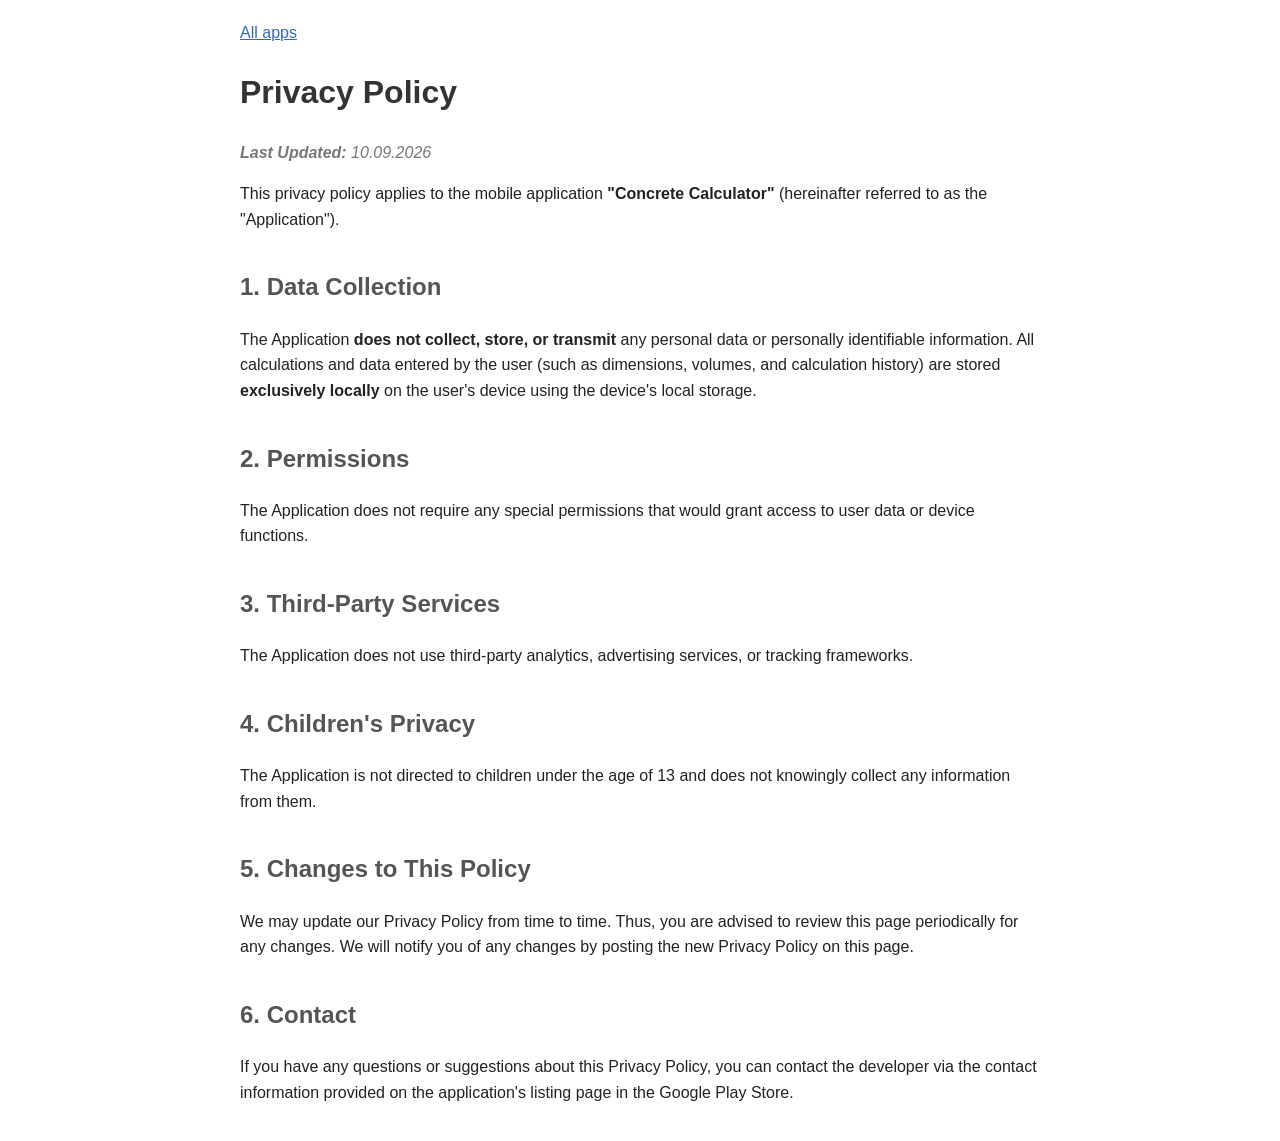
==== concrete-calculator/index.html @ 0c42478d "Add per-app privacy policy pages for store listings." ====
<!DOCTYPE html>
<html lang="en">
<head>
  <meta charset="UTF-8">
  <meta name="viewport" content="width=device-width, initial-scale=1.0">
  <title>Privacy Policy - Concrete Calculator</title>
  <link rel="stylesheet" href="../styles.css">
</head>
<body>
  <nav><a href="../">All apps</a></nav>
  <h1>Privacy Policy</h1>
  <p class="last-updated"><strong>Last Updated:</strong> 10.09.2026</p>
  <p>This privacy policy applies to the mobile application <strong>"Concrete Calculator"</strong> (hereinafter referred to as the "Application").</p>

  <h2>1. Data Collection</h2>
  <p>The Application <strong>does not collect, store, or transmit</strong> any personal data or personally identifiable information. All calculations and data entered by the user (such as dimensions, volumes, and calculation history) are stored <strong>exclusively locally</strong> on the user's device using the device's local storage.</p>

  <h2>2. Permissions</h2>
  <p>The Application does not require any special permissions that would grant access to user data or device functions.</p>

  <h2>3. Third-Party Services</h2>
  <p>The Application does not use third-party analytics, advertising services, or tracking frameworks.</p>

  <h2>4. Children's Privacy</h2>
  <p>The Application is not directed to children under the age of 13 and does not knowingly collect any information from them.</p>

  <h2>5. Changes to This Policy</h2>
  <p>We may update our Privacy Policy from time to time. Thus, you are advised to review this page periodically for any changes. We will notify you of any changes by posting the new Privacy Policy on this page.</p>

  <h2>6. Contact</h2>
  <p>If you have any questions or suggestions about this Privacy Policy, you can contact the developer via the contact information provided on the application's listing page in the Google Play Store.</p>
</body>
</html>
---- styles.css ----
body {
  font-family: sans-serif;
  line-height: 1.6;
  padding: 20px;
  max-width: 800px;
  margin: auto;
  color: #222;
}

h1 {
  color: #333;
}

h2 {
  color: #555;
  margin-top: 1.5em;
}

p,
li {
  margin-bottom: 1em;
}

.last-updated {
  font-style: italic;
  color: #777;
}

.lang {
  margin-top: 2.5em;
  padding-top: 1.5em;
  border-top: 1px solid #ddd;
}

nav a {
  color: #3366cc;
}

.apps {
  padding-left: 1.2em;
}

.apps li {
  margin-bottom: 0.5em;
}
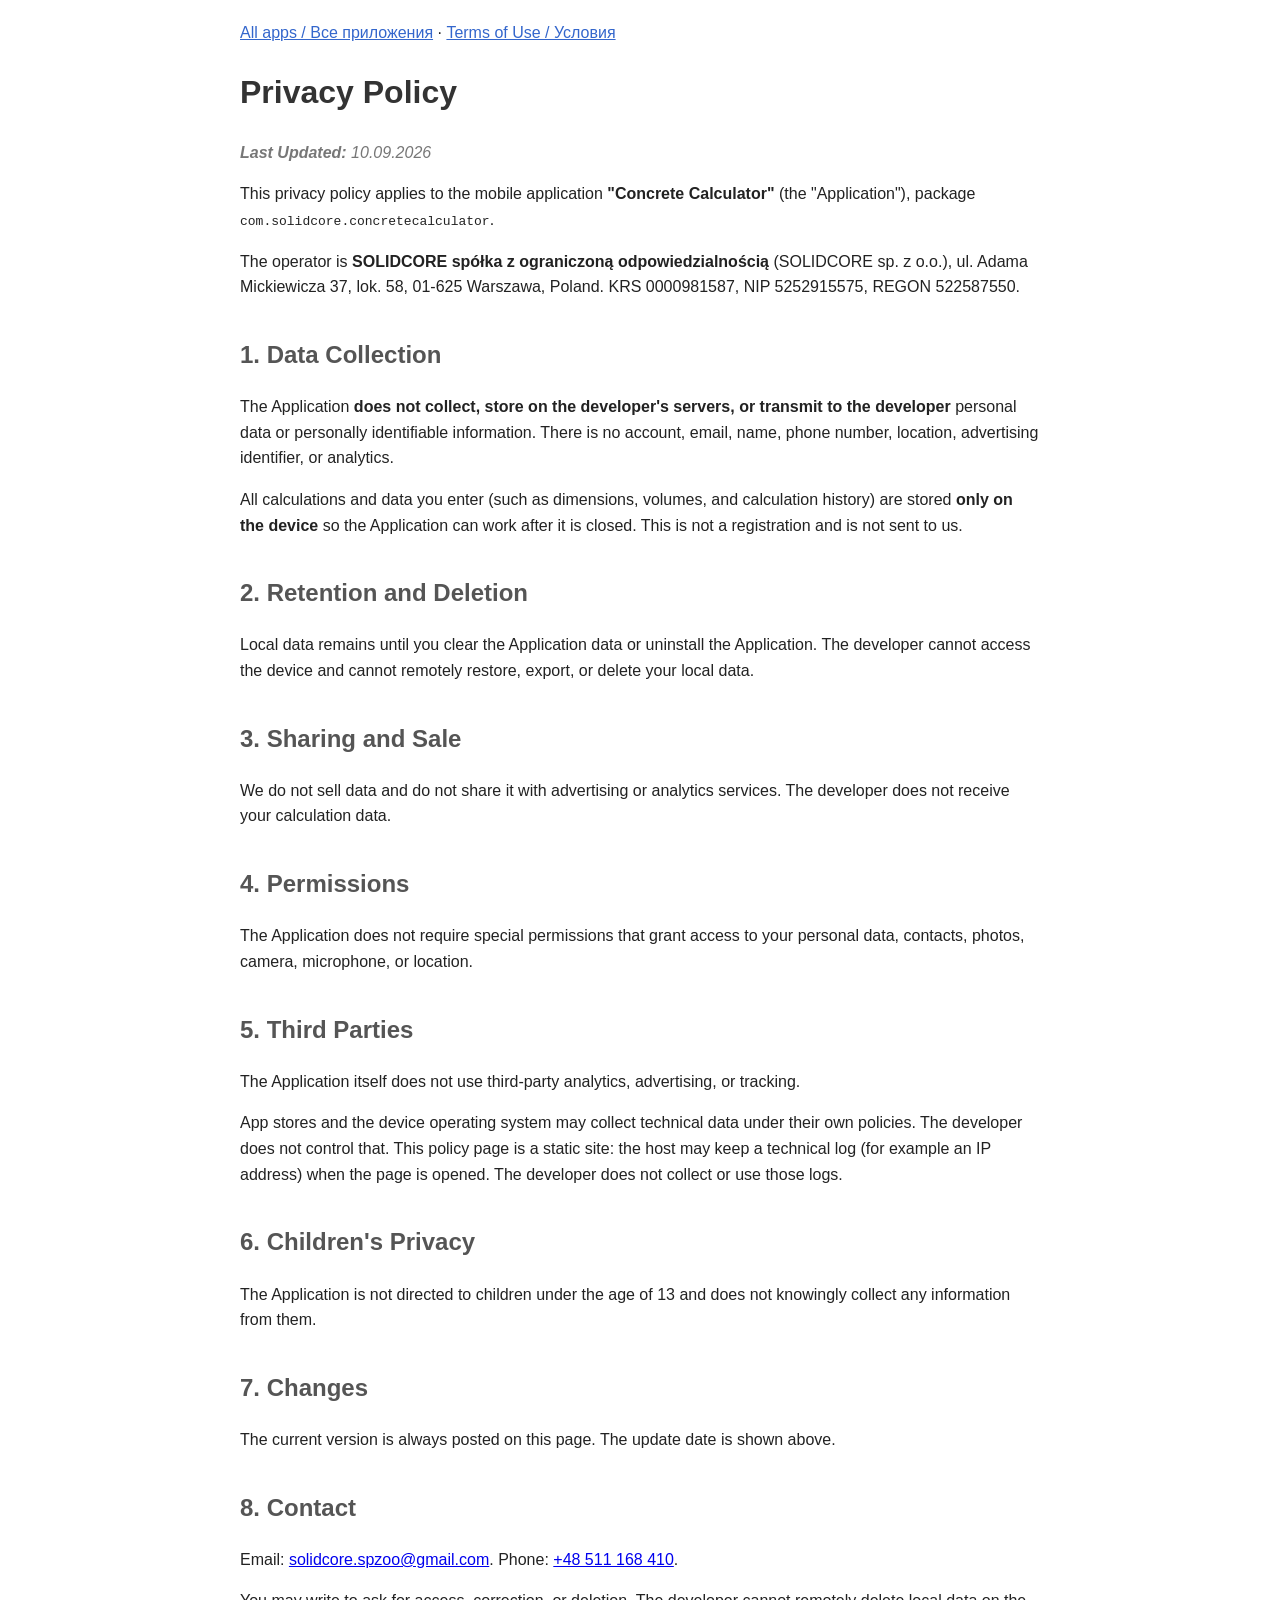
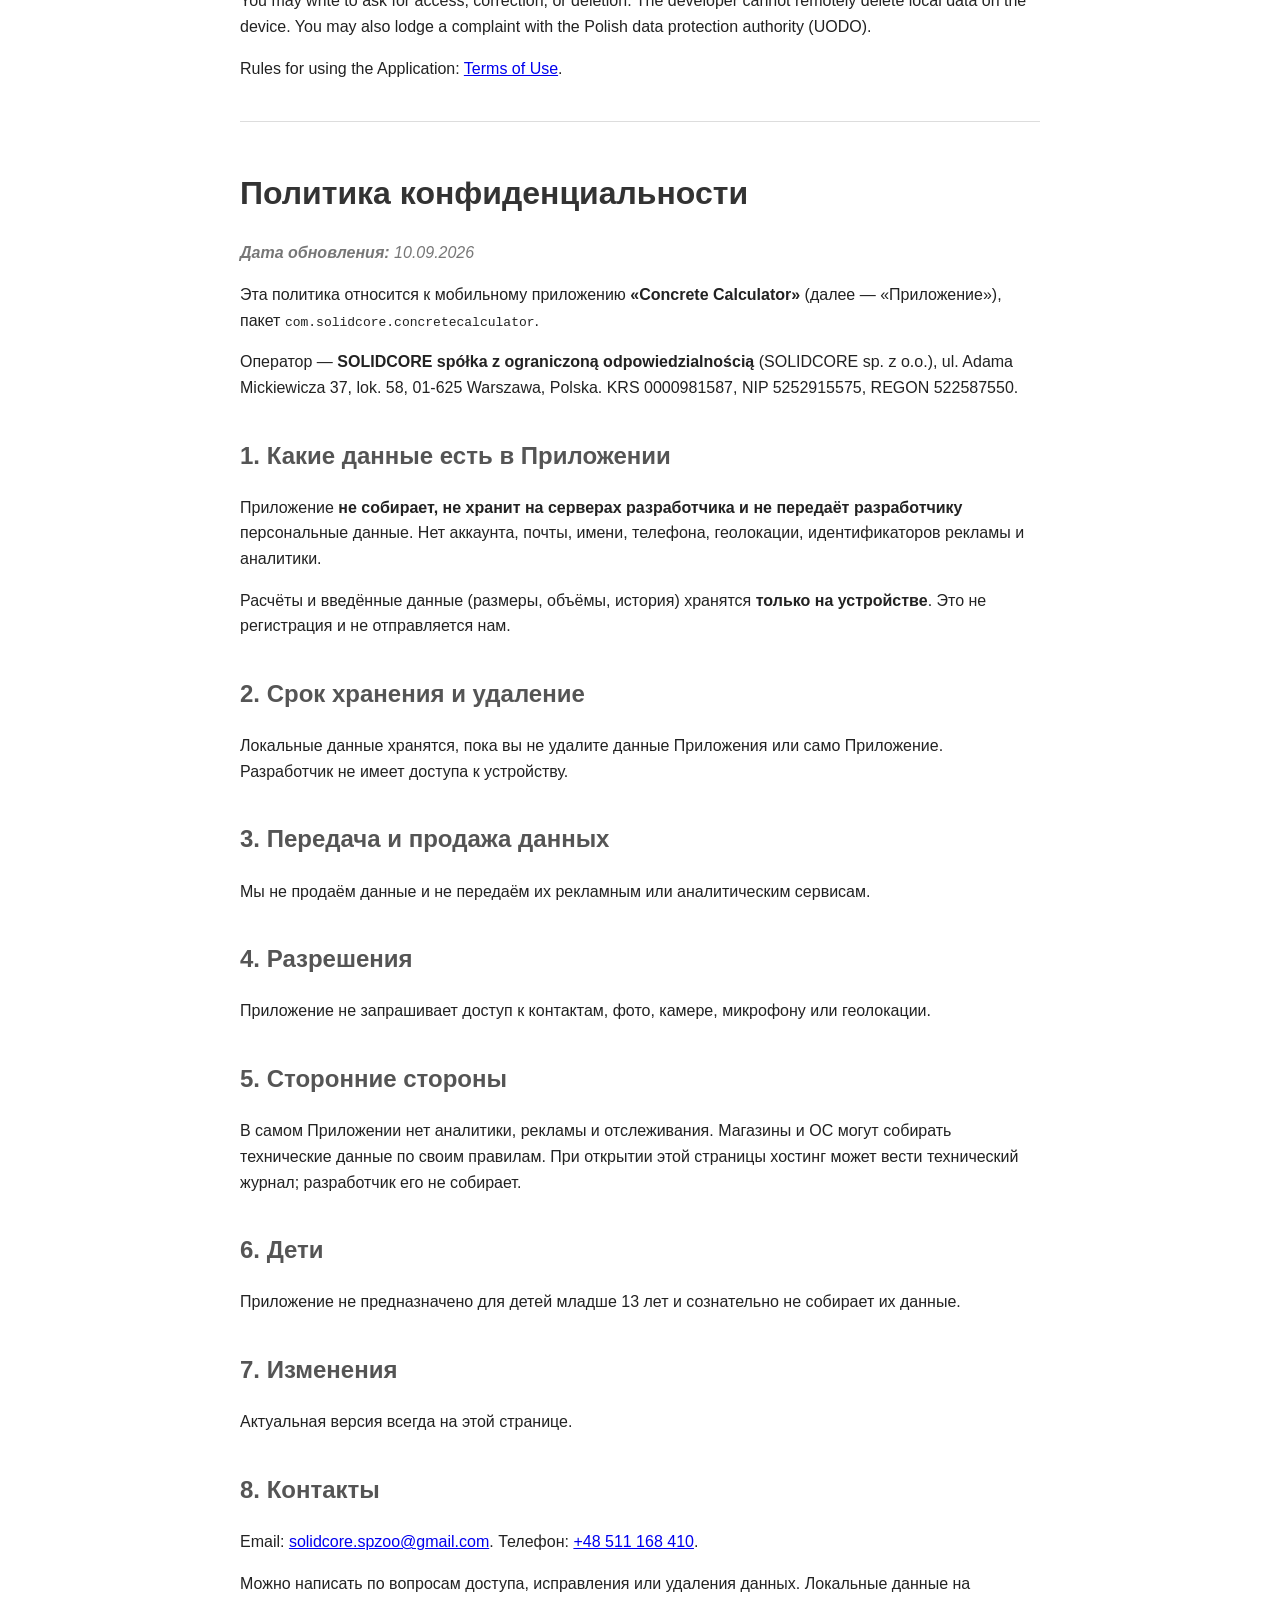
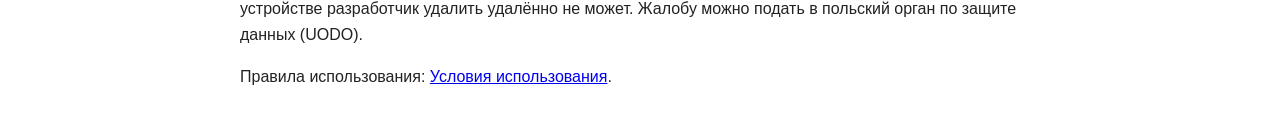
==== commit 495807fd: "Add terms and SOLIDCORE legal contacts" ====
--- a/concrete-calculator/index.html
+++ b/concrete-calculator/index.html
@@ -7,27 +7,77 @@
   <link rel="stylesheet" href="../styles.css">
 </head>
 <body>
-  <nav><a href="../">All apps</a></nav>
+  <nav>
+    <a href="../">All apps / Все приложения</a>
+    ·
+    <a href="./terms.html">Terms of Use / Условия</a>
+  </nav>
+
   <h1>Privacy Policy</h1>
   <p class="last-updated"><strong>Last Updated:</strong> 10.09.2026</p>
-  <p>This privacy policy applies to the mobile application <strong>"Concrete Calculator"</strong> (hereinafter referred to as the "Application").</p>
+  <p>This privacy policy applies to the mobile application <strong>"Concrete Calculator"</strong> (the "Application"), package <code>com.solidcore.concretecalculator</code>.</p>
+  <p>The operator is <strong>SOLIDCORE spółka z ograniczoną odpowiedzialnością</strong> (SOLIDCORE sp. z o.o.), ul. Adama Mickiewicza 37, lok. 58, 01-625 Warszawa, Poland. KRS 0000981587, NIP 5252915575, REGON 522587550.</p>
 
   <h2>1. Data Collection</h2>
-  <p>The Application <strong>does not collect, store, or transmit</strong> any personal data or personally identifiable information. All calculations and data entered by the user (such as dimensions, volumes, and calculation history) are stored <strong>exclusively locally</strong> on the user's device using the device's local storage.</p>
+  <p>The Application <strong>does not collect, store on the developer's servers, or transmit to the developer</strong> personal data or personally identifiable information. There is no account, email, name, phone number, location, advertising identifier, or analytics.</p>
+  <p>All calculations and data you enter (such as dimensions, volumes, and calculation history) are stored <strong>only on the device</strong> so the Application can work after it is closed. This is not a registration and is not sent to us.</p>
 
-  <h2>2. Permissions</h2>
-  <p>The Application does not require any special permissions that would grant access to user data or device functions.</p>
+  <h2>2. Retention and Deletion</h2>
+  <p>Local data remains until you clear the Application data or uninstall the Application. The developer cannot access the device and cannot remotely restore, export, or delete your local data.</p>
 
-  <h2>3. Third-Party Services</h2>
-  <p>The Application does not use third-party analytics, advertising services, or tracking frameworks.</p>
+  <h2>3. Sharing and Sale</h2>
+  <p>We do not sell data and do not share it with advertising or analytics services. The developer does not receive your calculation data.</p>
 
-  <h2>4. Children's Privacy</h2>
+  <h2>4. Permissions</h2>
+  <p>The Application does not require special permissions that grant access to your personal data, contacts, photos, camera, microphone, or location.</p>
+
+  <h2>5. Third Parties</h2>
+  <p>The Application itself does not use third-party analytics, advertising, or tracking.</p>
+  <p>App stores and the device operating system may collect technical data under their own policies. The developer does not control that. This policy page is a static site: the host may keep a technical log (for example an IP address) when the page is opened. The developer does not collect or use those logs.</p>
+
+  <h2>6. Children's Privacy</h2>
   <p>The Application is not directed to children under the age of 13 and does not knowingly collect any information from them.</p>
 
-  <h2>5. Changes to This Policy</h2>
-  <p>We may update our Privacy Policy from time to time. Thus, you are advised to review this page periodically for any changes. We will notify you of any changes by posting the new Privacy Policy on this page.</p>
+  <h2>7. Changes</h2>
+  <p>The current version is always posted on this page. The update date is shown above.</p>
 
-  <h2>6. Contact</h2>
-  <p>If you have any questions or suggestions about this Privacy Policy, you can contact the developer via the contact information provided on the application's listing page in the Google Play Store.</p>
+  <h2>8. Contact</h2>
+  <p>Email: <a href="mailto:solidcore.spzoo@gmail.com">solidcore.spzoo@gmail.com</a>. Phone: <a href="tel:+48511168410">+48 511 168 410</a>.</p>
+  <p>You may write to ask for access, correction, or deletion. The developer cannot remotely delete local data on the device. You may also lodge a complaint with the Polish data protection authority (UODO).</p>
+  <p>Rules for using the Application: <a href="./terms.html">Terms of Use</a>.</p>
+
+  <div class="lang">
+    <h1>Политика конфиденциальности</h1>
+    <p class="last-updated"><strong>Дата обновления:</strong> 10.09.2026</p>
+    <p>Эта политика относится к мобильному приложению <strong>«Concrete Calculator»</strong> (далее — «Приложение»), пакет <code>com.solidcore.concretecalculator</code>.</p>
+    <p>Оператор — <strong>SOLIDCORE spółka z ograniczoną odpowiedzialnością</strong> (SOLIDCORE sp. z o.o.), ul. Adama Mickiewicza 37, lok. 58, 01-625 Warszawa, Polska. KRS 0000981587, NIP 5252915575, REGON 522587550.</p>
+
+    <h2>1. Какие данные есть в Приложении</h2>
+    <p>Приложение <strong>не собирает, не хранит на серверах разработчика и не передаёт разработчику</strong> персональные данные. Нет аккаунта, почты, имени, телефона, геолокации, идентификаторов рекламы и аналитики.</p>
+    <p>Расчёты и введённые данные (размеры, объёмы, история) хранятся <strong>только на устройстве</strong>. Это не регистрация и не отправляется нам.</p>
+
+    <h2>2. Срок хранения и удаление</h2>
+    <p>Локальные данные хранятся, пока вы не удалите данные Приложения или само Приложение. Разработчик не имеет доступа к устройству.</p>
+
+    <h2>3. Передача и продажа данных</h2>
+    <p>Мы не продаём данные и не передаём их рекламным или аналитическим сервисам.</p>
+
+    <h2>4. Разрешения</h2>
+    <p>Приложение не запрашивает доступ к контактам, фото, камере, микрофону или геолокации.</p>
+
+    <h2>5. Сторонние стороны</h2>
+    <p>В самом Приложении нет аналитики, рекламы и отслеживания. Магазины и ОС могут собирать технические данные по своим правилам. При открытии этой страницы хостинг может вести технический журнал; разработчик его не собирает.</p>
+
+    <h2>6. Дети</h2>
+    <p>Приложение не предназначено для детей младше 13 лет и сознательно не собирает их данные.</p>
+
+    <h2>7. Изменения</h2>
+    <p>Актуальная версия всегда на этой странице.</p>
+
+    <h2>8. Контакты</h2>
+    <p>Email: <a href="mailto:solidcore.spzoo@gmail.com">solidcore.spzoo@gmail.com</a>. Телефон: <a href="tel:+48511168410">+48 511 168 410</a>.</p>
+    <p>Можно написать по вопросам доступа, исправления или удаления данных. Локальные данные на устройстве разработчик удалить удалённо не может. Жалобу можно подать в польский орган по защите данных (UODO).</p>
+    <p>Правила использования: <a href="./terms.html">Условия использования</a>.</p>
+  </div>
 </body>
 </html>
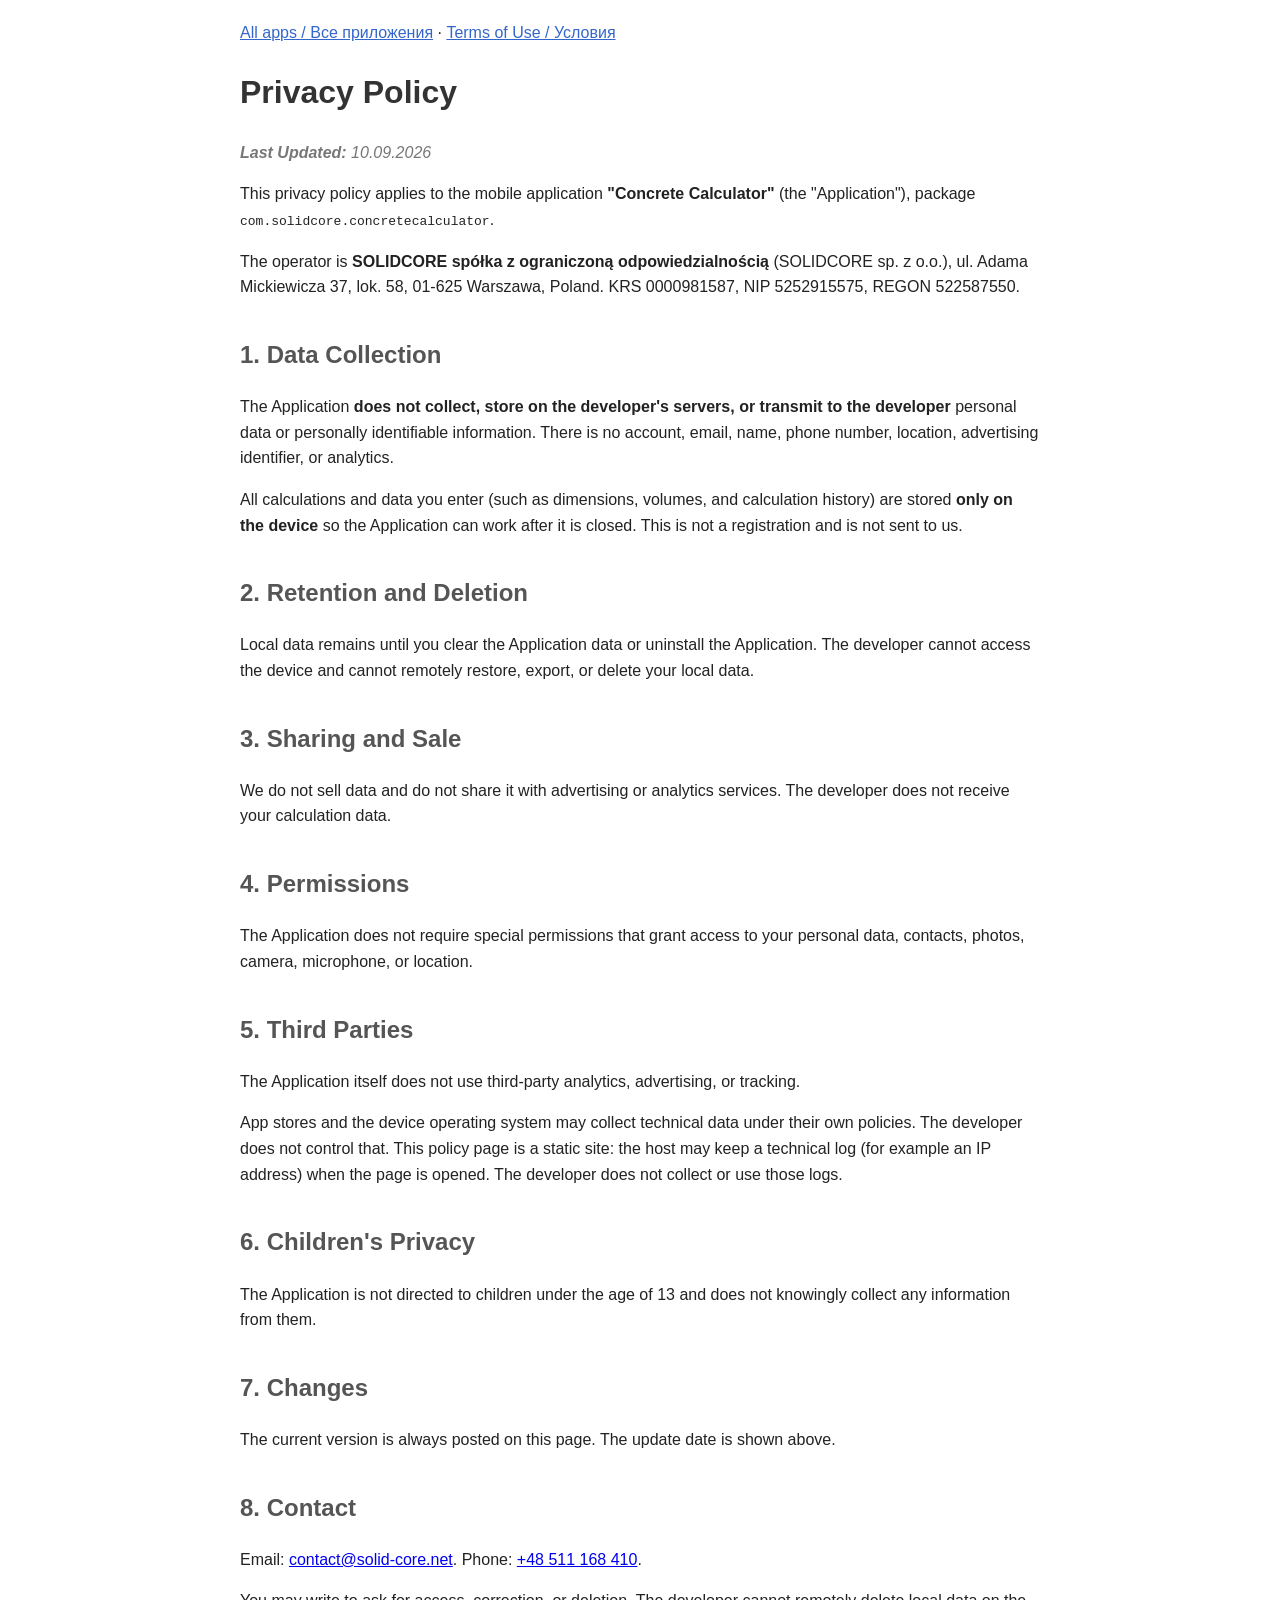
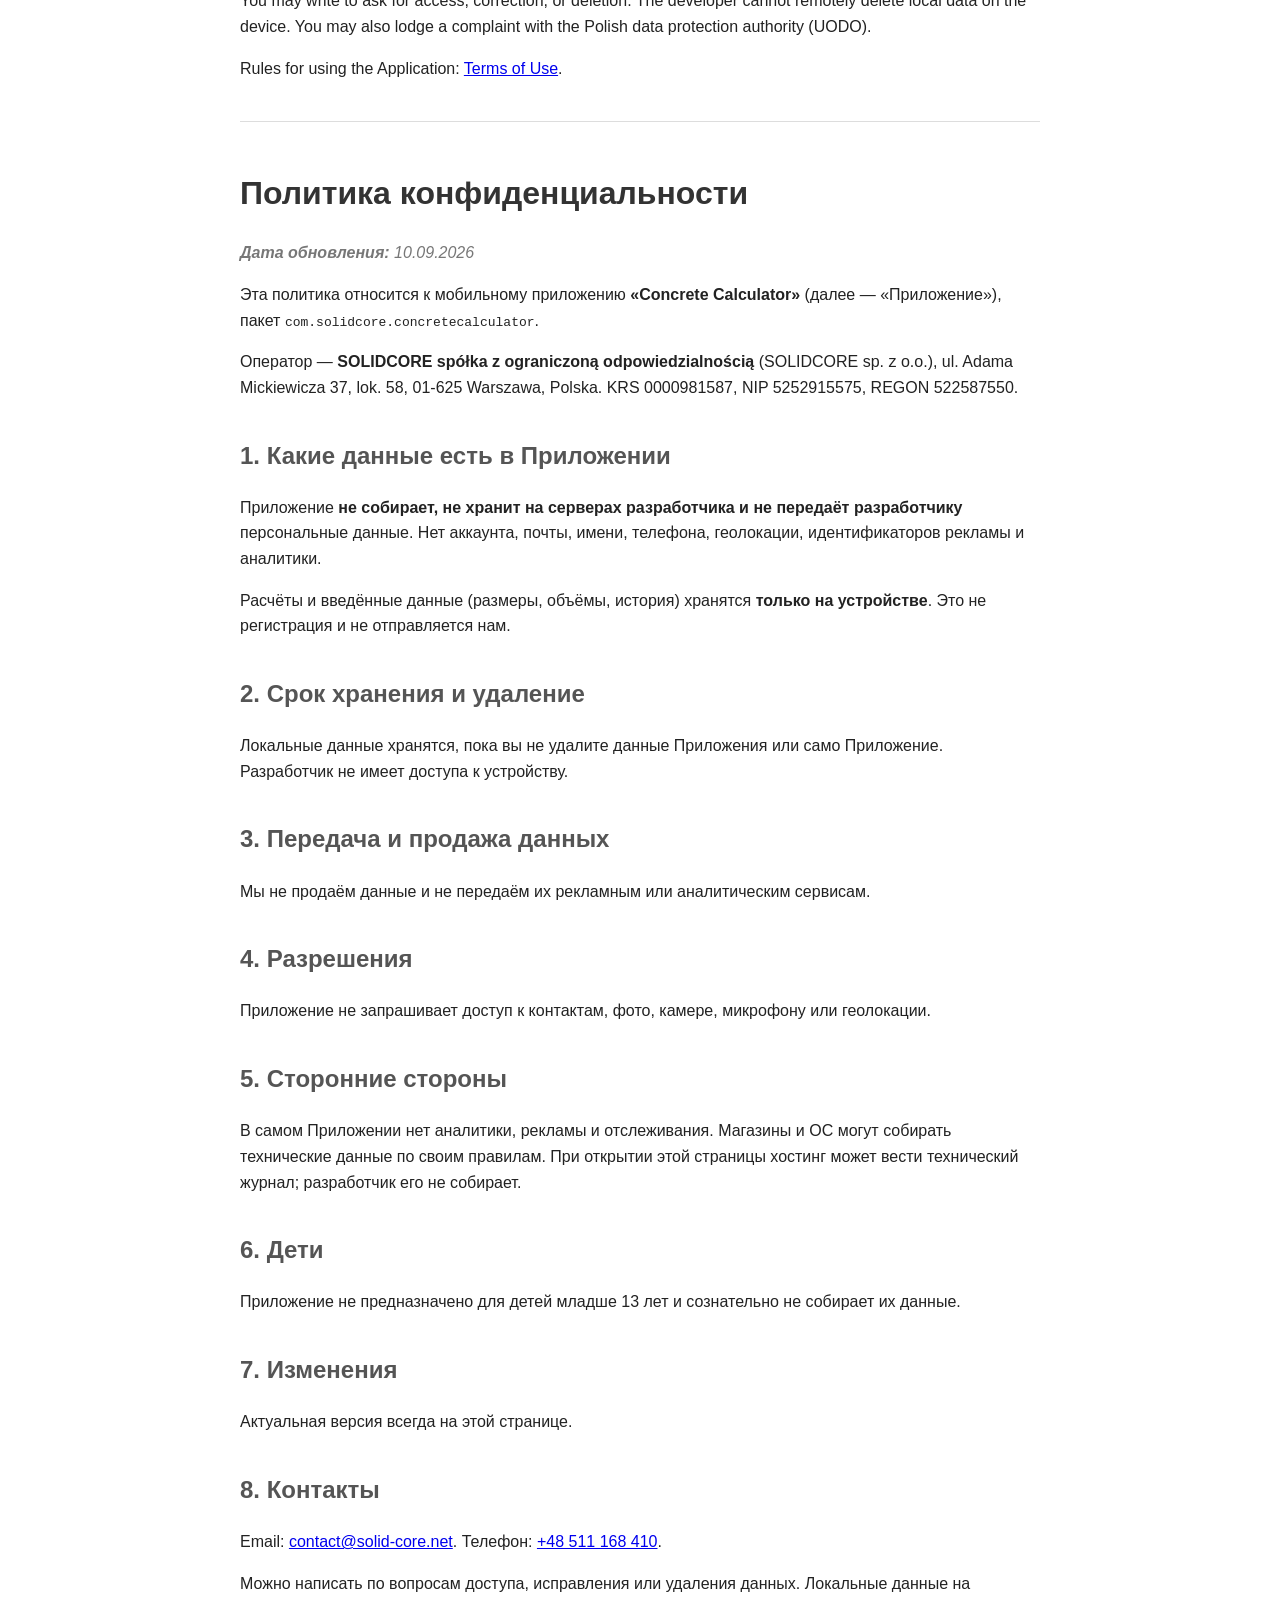
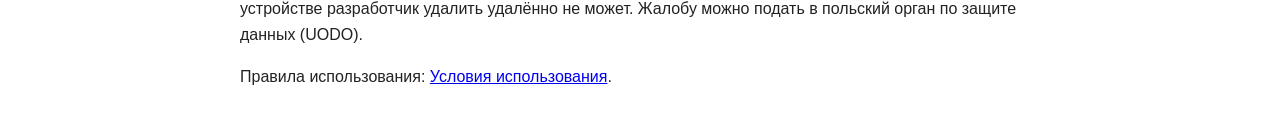
==== commit 70d22df0: "Use contact@solid-core.net as public email" ====
--- a/concrete-calculator/index.html
+++ b/concrete-calculator/index.html
@@ -42,7 +42,7 @@
   <p>The current version is always posted on this page. The update date is shown above.</p>
 
   <h2>8. Contact</h2>
-  <p>Email: <a href="mailto:solidcore.spzoo@gmail.com">solidcore.spzoo@gmail.com</a>. Phone: <a href="tel:+48511168410">+48 511 168 410</a>.</p>
+  <p>Email: <a href="mailto:contact@solid-core.net">contact@solid-core.net</a>. Phone: <a href="tel:+48511168410">+48 511 168 410</a>.</p>
   <p>You may write to ask for access, correction, or deletion. The developer cannot remotely delete local data on the device. You may also lodge a complaint with the Polish data protection authority (UODO).</p>
   <p>Rules for using the Application: <a href="./terms.html">Terms of Use</a>.</p>
 
@@ -75,7 +75,7 @@
     <p>Актуальная версия всегда на этой странице.</p>
 
     <h2>8. Контакты</h2>
-    <p>Email: <a href="mailto:solidcore.spzoo@gmail.com">solidcore.spzoo@gmail.com</a>. Телефон: <a href="tel:+48511168410">+48 511 168 410</a>.</p>
+    <p>Email: <a href="mailto:contact@solid-core.net">contact@solid-core.net</a>. Телефон: <a href="tel:+48511168410">+48 511 168 410</a>.</p>
     <p>Можно написать по вопросам доступа, исправления или удаления данных. Локальные данные на устройстве разработчик удалить удалённо не может. Жалобу можно подать в польский орган по защите данных (UODO).</p>
     <p>Правила использования: <a href="./terms.html">Условия использования</a>.</p>
   </div>
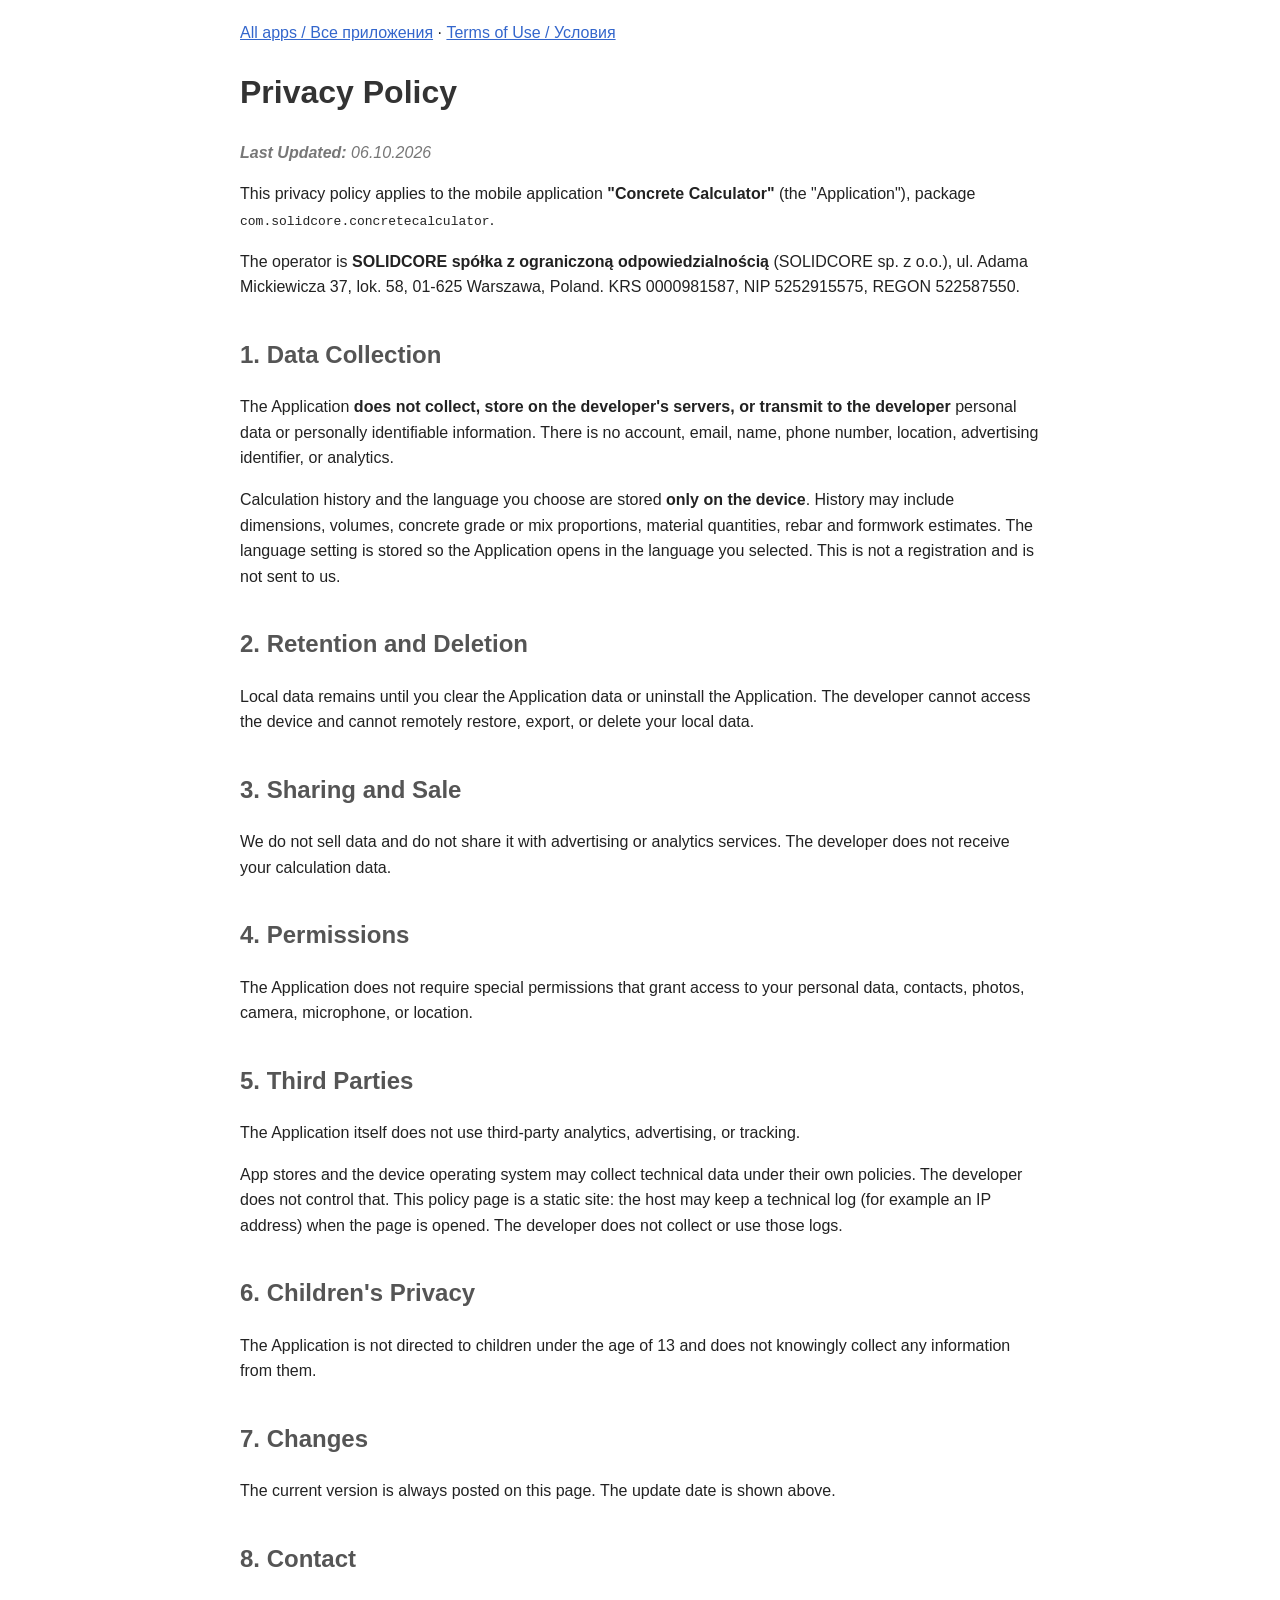
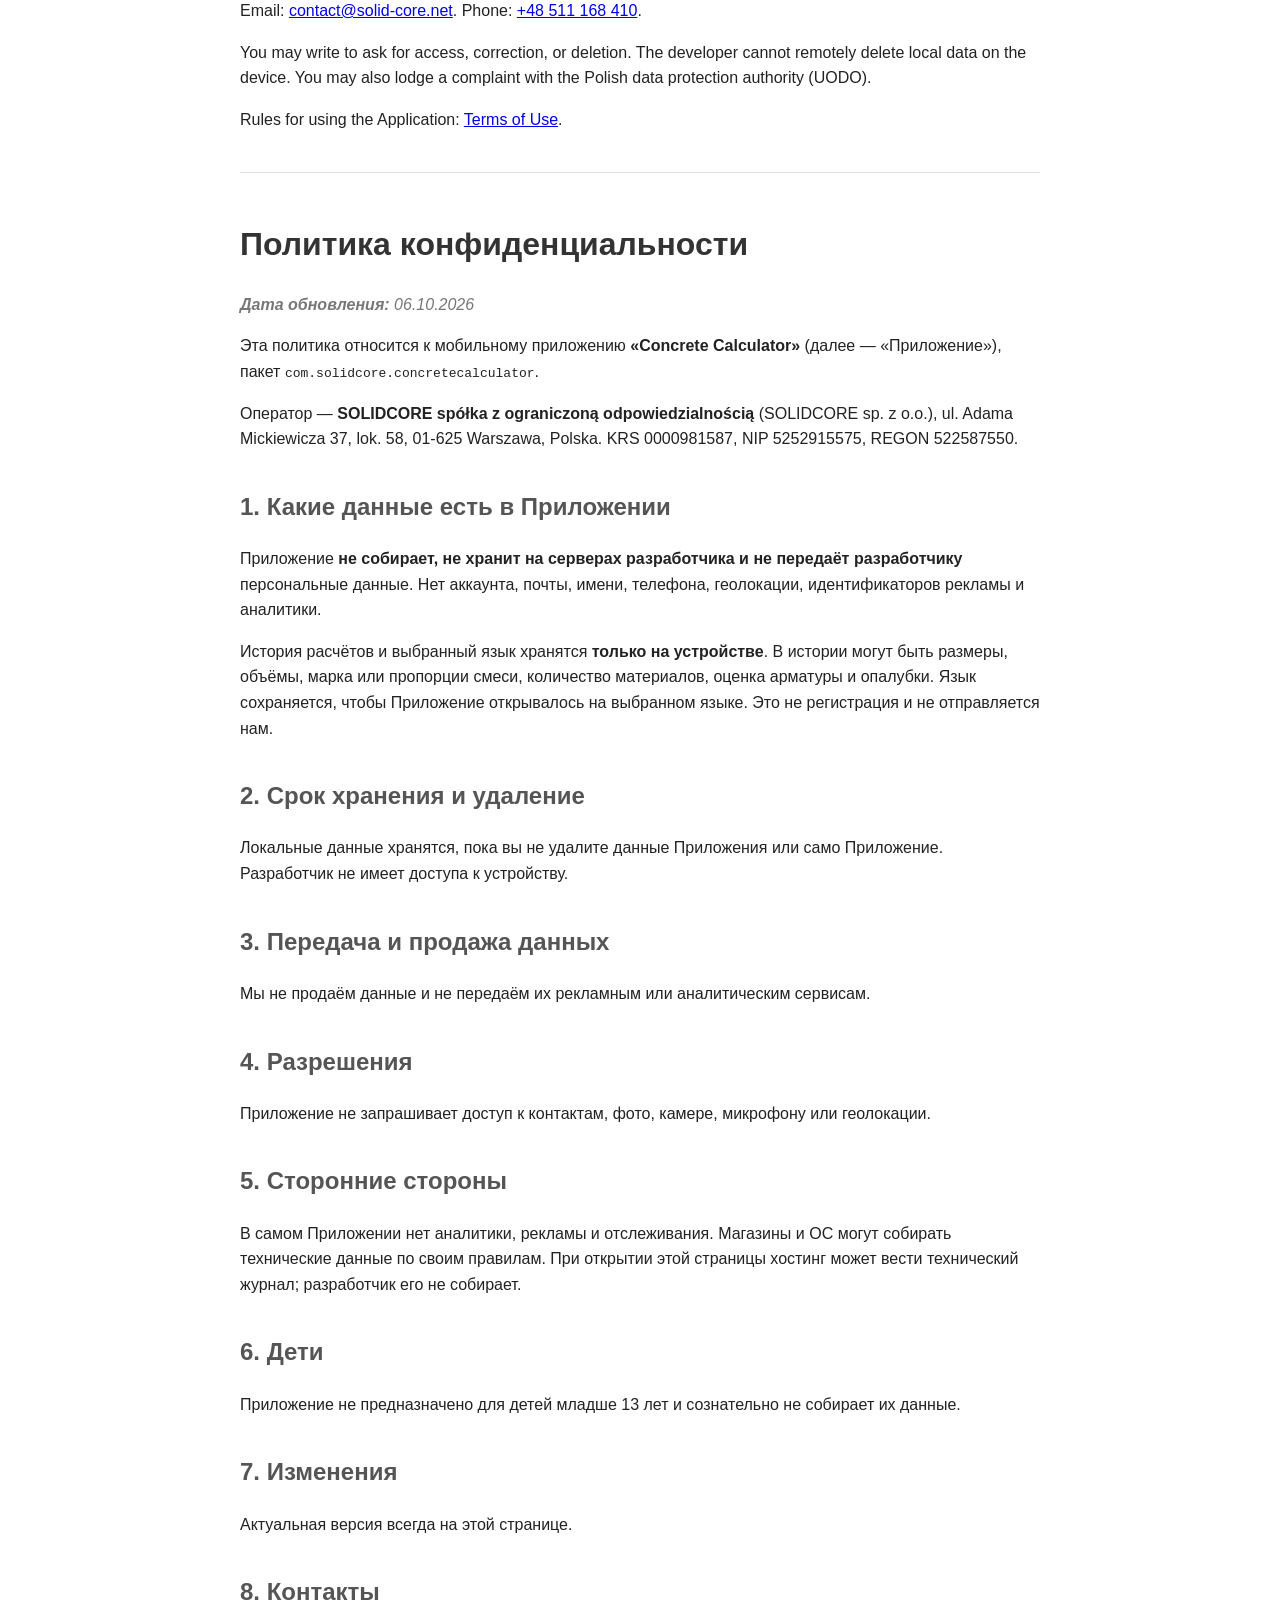
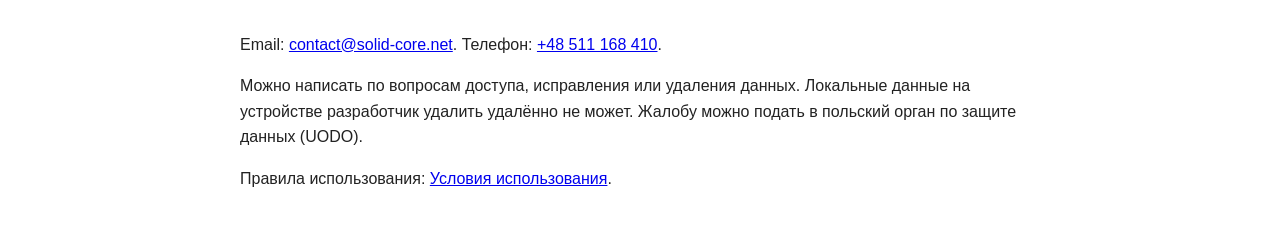
==== commit 6b21c4b2: "Update the Concrete Calculator privacy policy. Describe local calculation history and the saved lang" ====
--- a/concrete-calculator/index.html
+++ b/concrete-calculator/index.html
@@ -14,13 +14,13 @@
   </nav>
 
   <h1>Privacy Policy</h1>
-  <p class="last-updated"><strong>Last Updated:</strong> 10.09.2026</p>
+  <p class="last-updated"><strong>Last Updated:</strong> 06.10.2026</p>
   <p>This privacy policy applies to the mobile application <strong>"Concrete Calculator"</strong> (the "Application"), package <code>com.solidcore.concretecalculator</code>.</p>
   <p>The operator is <strong>SOLIDCORE spółka z ograniczoną odpowiedzialnością</strong> (SOLIDCORE sp. z o.o.), ul. Adama Mickiewicza 37, lok. 58, 01-625 Warszawa, Poland. KRS 0000981587, NIP 5252915575, REGON 522587550.</p>
 
   <h2>1. Data Collection</h2>
   <p>The Application <strong>does not collect, store on the developer's servers, or transmit to the developer</strong> personal data or personally identifiable information. There is no account, email, name, phone number, location, advertising identifier, or analytics.</p>
-  <p>All calculations and data you enter (such as dimensions, volumes, and calculation history) are stored <strong>only on the device</strong> so the Application can work after it is closed. This is not a registration and is not sent to us.</p>
+  <p>Calculation history and the language you choose are stored <strong>only on the device</strong>. History may include dimensions, volumes, concrete grade or mix proportions, material quantities, rebar and formwork estimates. The language setting is stored so the Application opens in the language you selected. This is not a registration and is not sent to us.</p>
 
   <h2>2. Retention and Deletion</h2>
   <p>Local data remains until you clear the Application data or uninstall the Application. The developer cannot access the device and cannot remotely restore, export, or delete your local data.</p>
@@ -48,13 +48,13 @@
 
   <div class="lang">
     <h1>Политика конфиденциальности</h1>
-    <p class="last-updated"><strong>Дата обновления:</strong> 10.09.2026</p>
+    <p class="last-updated"><strong>Дата обновления:</strong> 06.10.2026</p>
     <p>Эта политика относится к мобильному приложению <strong>«Concrete Calculator»</strong> (далее — «Приложение»), пакет <code>com.solidcore.concretecalculator</code>.</p>
     <p>Оператор — <strong>SOLIDCORE spółka z ograniczoną odpowiedzialnością</strong> (SOLIDCORE sp. z o.o.), ul. Adama Mickiewicza 37, lok. 58, 01-625 Warszawa, Polska. KRS 0000981587, NIP 5252915575, REGON 522587550.</p>
 
     <h2>1. Какие данные есть в Приложении</h2>
     <p>Приложение <strong>не собирает, не хранит на серверах разработчика и не передаёт разработчику</strong> персональные данные. Нет аккаунта, почты, имени, телефона, геолокации, идентификаторов рекламы и аналитики.</p>
-    <p>Расчёты и введённые данные (размеры, объёмы, история) хранятся <strong>только на устройстве</strong>. Это не регистрация и не отправляется нам.</p>
+    <p>История расчётов и выбранный язык хранятся <strong>только на устройстве</strong>. В истории могут быть размеры, объёмы, марка или пропорции смеси, количество материалов, оценка арматуры и опалубки. Язык сохраняется, чтобы Приложение открывалось на выбранном языке. Это не регистрация и не отправляется нам.</p>
 
     <h2>2. Срок хранения и удаление</h2>
     <p>Локальные данные хранятся, пока вы не удалите данные Приложения или само Приложение. Разработчик не имеет доступа к устройству.</p>
